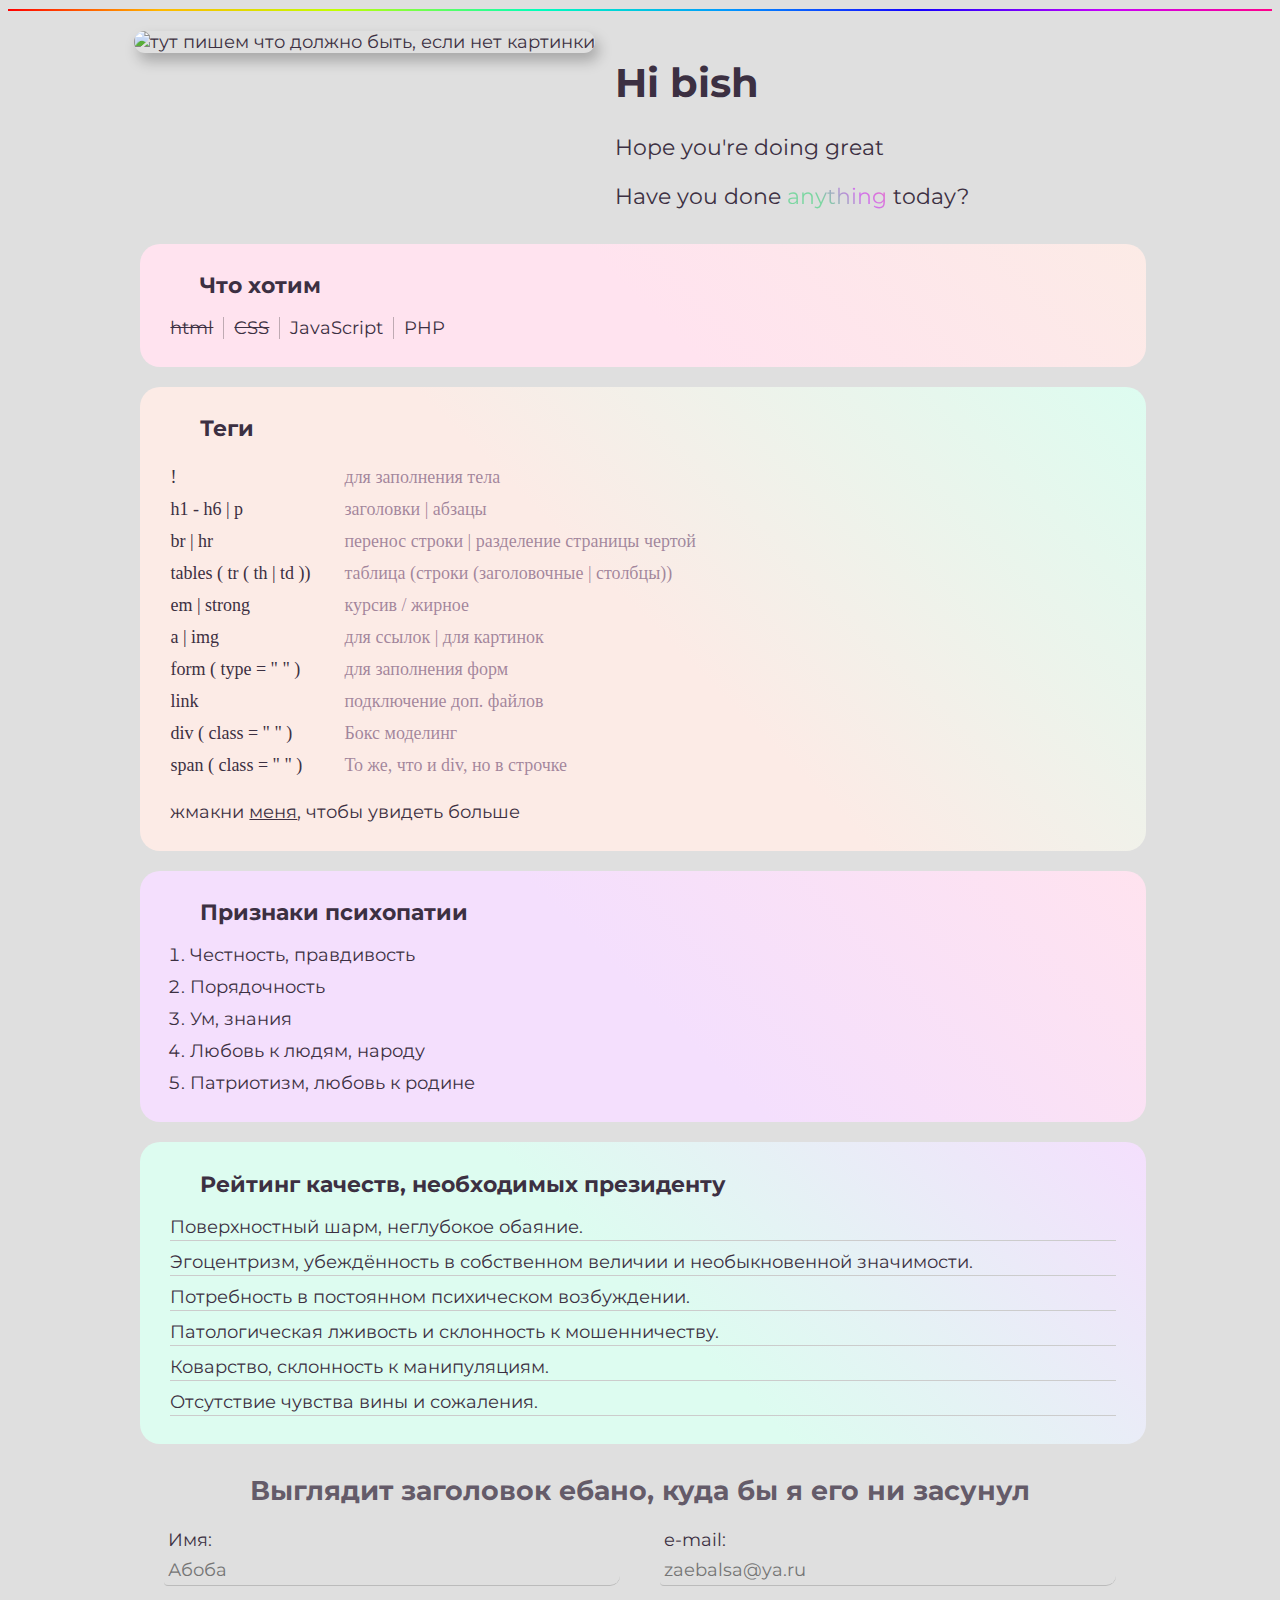
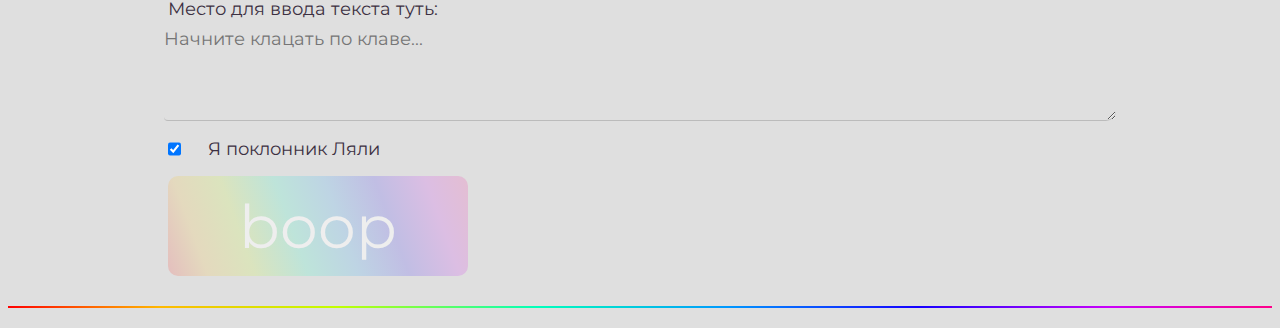
==== index.html @ 89c05c5a "Add files via upload" ====
<!DOCTYPE html>
<html>
    <head>
        <meta charset = "UTF-8" />
        <title> Hi </title>
        <link rel="stylesheet" href="styles.css">
    </head>
    <body>
        <hr class="rainbow" />
        <div class="container">
            <div class="hi inarow">
                <div><img  src="https://damion.club/uploads/posts/2022-11/1668445937_damion-club-p-vsrataya-sobaka-pinterest-2.jpg" alt="тут пишем что должно быть, если нет картинки" id="pfp"></div>
              
                <div>
                    <h1> Hi bish </h1>
                    <p > Hope you're doing great </p>
                    <p > Have you done <span class="ironicHighlight">anything </span>  today? </p>
                   
                </div>
                
                
            </div>         
            
            <div class="card bg-1">
                <h2>Что хотим     </h2>
                
                    <p> <span class="listedInString">html</span><span class="listedInString">CSS</span><span class="listedInString">JavaScript</span><span class="listedInString">PHP</span> </p>
            </div>
       
            
            <div class="card bg-2">
                <h2>Теги</h2>
                
                <table class="table" >
            
                    <!-- <tr>
                        <th>Тег</th>
                        <th>Описание</th>
                    </tr> -->
                    <tr>
                        <td>! </td>
                        <td> для заполнения тела </td>
                    </tr>
                    <tr>
                        <td>h1 - h6 | p </td>
                        <td> заголовки | абзацы</td>
                    </tr>
                    <tr>
                        <td> br | hr </td>
                        <td> перенос строки | разделение страницы чертой</td>
                    </tr>
                    <tr>
                        <td> tables ( tr ( th | td )) </td>
                        <td> таблица (строки (заголовочные | столбцы))</td>
                    </tr>
                    <tr>
                        <td>  em | strong  </td>
                        <td> курсив / жирное</td>
                    </tr>
                    <tr>
                        <td>  a | img  </td>
                        <td> для ссылок | для картинок</td>
                    </tr>
                    <tr>
                        <td>  form ( type = " " )  </td>
                        <td> для заполнения форм</td>
                    </tr>
                    <tr>
                        <td> link </td>
                        <td> подключение доп. файлов</td>
                    </tr>
                    <tr>
                        <td> div ( class = " " ) </td>
                        <td> Бокс моделинг</td>
                    </tr>
                    <tr>
                        <td> span ( class = " " ) </td>
                        <td> То же, что и div, но в строчке</td>
                    </tr>
                    
                    
                
                </table>
                <p>жмакни <a href="https://www.w3schools.com/TAGS/default.asp" target="_blank"> меня</a>, чтобы увидеть больше</p>
            </div>
            
            <div class="card bg-4">
                <h2> Признаки психопатии</h2>
                <ol class="list">
                    <li>Честность, правдивость</li>
                    <li>Порядочность</li>
                    <li>Ум, знания</li>
                    <li>Любовь к людям, народу</li>
                    <li>Патриотизм, любовь к родине</li>
                </ol>
                
            </div>
            
            <div class="card bg-3">
                <h2> Рейтинг качеств, необходимых президенту </h2>
                <ul class="ulist">
                    <li>Поверхностный шарм, неглубокое обаяние.</li>
                    <li>Эгоцентризм, убеждённость в собственном величии и необыкновенной значимости.</li>
                    <li>Потребность в постоянном психическом возбуждении.</li>
                    <li>Патологическая лживость и склонность к мошенничеству.</li>
                    <li>Коварство, cклонность к манипуляциям.</li>
                    <li>Отсутствие чувства вины и сожаления.</li>
                </ul>
            </div>
          
            <div class="forms">
                <h2>Выглядит заголовок ебано, куда бы я его ни засунул</h2>
                <form>

                    <div class="inarow">
                        <div class="fgroup cap">
                            <label for="Имя">Имя:</label>
                            <input type="text" id="Имя" placeholder="Абоба">
                        </div>
                        <div class="fgroup">
                            <label for="123">e-mail:</label>
                            <input type="text" id="123" placeholder="zaebalsa@ya.ru">
                        </div>
                    </div>

                    <div class="fgroup">
                        <label for="tex">Место для ввода текста туть:</label>
                        <textarea  id="tex"  rows="4" placeholder="Начните клацать по клаве..."></textarea>
                    </div> 
                    
                    <div class="inarow">
                        <input type="checkbox" checked>
                        <div class="fgroup">
                            <label for="па">Я поклонник Ляли</label>
                        </div>
                    </div>
                        
                    
                </form>
                
                <div class="buttn">
                    <button id="openLala">boop</button>
                    
                </div>
                
            </div>

            
               
            <dialog class="modalLala " id="LalaDialog">
                <div id="modalLalaBox">
                    <img src="lala.jpg" alt="" >
                </div>
            </dialog>
            
            <script>
                const openBtn = document.querySelector ('#openLala')
                const dialog = document.querySelector ('dialog')
                openBtn.onclick = () => dialog.showModal()

                const myDialog = document.getElementById('LalaDialog');
                myDialog.addEventListener('click', () => myDialog.close());

                const myDiv = document.getElementById('modalLalaBox');
                myDiv.addEventListener('click', (event) => event.stopPropagation());
            </script>
            

        

            
            <p class="watching"> Я слежу за тобой </p>
            

        </div>

        <hr class="rainbow">
    </body>
</html>
---- styles.css ----
@import url('https://fonts.googleapis.com/css2?family=Montserrat:wght@300;500&family=Roboto&display=swap');

body {
    background-color: #dfdfdf;
    color: #3c3042;
    font-size: 18px;
    font-weight: normal; 
    font-family: 'Montserrat', sans-serif;
    
}

/* радужная полоска  */
hr.rainbow{
  height: 2px; 
  outline: none;
  border: none;
  margin-bottom: 20px;
  background: linear-gradient(90deg, rgb(255,0,0) 0%, rgb(255,184,0) 12%, rgb(194,255,0) 26%, rgb(0,255,188) 42%, rgb(0,151,255) 57%, rgb(21,0,255) 72%, rgb(201,0,250) 87%, rgb(255,0,138) 100%);
  
}

/* стили ссылок */
a {
  color: inherit;
  text-decoration: underline;
}

a:hover {
  background: linear-gradient(45deg, #0bb867 33%, #7731b8 66%, #ff01c8);
  -webkit-background-clip: text;
  background-clip: text;
  -webkit-text-fill-color: transparent;
  color: #21be5d;
}

a:visited {
  text-decoration: line-through;
  color: rgba(73, 32, 82, 0.5);
}

/* контейнер */
.container {
    max-width: 80%;
    margin: auto;
}

/* хэдер */
.hi {
  
  margin-bottom: 10px;
  
}

.hi p {
  font-size: 22px;
}

.hi h1 {
  font-size: 40px;
}

.ironicHighlight {
  background: linear-gradient(45deg, rgba(25, 206, 100, 0.5) 33%, rgba(192, 7, 248, 0.5) 66%, rgba(248, 7, 168, 0.5));
  -webkit-background-clip: text;
  background-clip: text;
  -webkit-text-fill-color: transparent;
  color: inherit;
}


.inarow {
  display: flex;
  margin-bottom: 12px;
 }

.inarow > :last-child {
  margin-left: 20px;
  margin-top: auto;
}


#pfp {
    width: 400px;
    border-radius: 20px;
    box-shadow: 4px 8px 14px rgba(0, 0, 0, 0.25);
  }

  

/* задаем цвета */
.bg-1 {
  background: linear-gradient(45deg, #ffe3ef 50%,  #fcebe6) ;
}
.bg-2 {
  background: linear-gradient(45deg, #fcebe6 50%,  #ddfcf0) ;
}
.bg-3 {
  background: linear-gradient(45deg, #ddfcf0 50%,  #f4dffd) ;
}
.bg-4 {
  background: linear-gradient(45deg, #f4dffd 50%, #ffe3ef) ;
}

/* блоки */
.card {
  padding: 10px 20px;
  margin-bottom: 20px;
  margin-left: 6px;
  border-radius: 20px;
}

.card:hover {
  /* width: 105%;
  height: 120%; */
  box-shadow: 5px 5px 10px rgba(0,0, 0, 0.25);
}

 .card h2 {
  margin-bottom: 15px;
  padding-left: 40px;
  font-size: 22px;
 }

 .card p {
  margin-left: 10px;
 }

 /* блок что хотим  */
 .listedInString{
  padding-right: 10px;
  padding-left: 10px;
  border-right: 1px solid rgba(0, 0, 0, 0.25);
 }

 .listedInString:first-child {
  padding-left: 0px;
  text-decoration: line-through;
 }
 .listedInString:nth-child(2) {
  text-decoration: line-through;
 }
 .listedInString:last-child {
  border: none;
 }

 /* блок с таблицей тегов */
 .table {
  max-width: 100%;
  border-collapse: collapse;
  margin-bottom: 24px;
  font-family: 'Times New Roman', Times, serif;
  
 }

 .table td {
padding-top: 10px;
text-align: left;
padding-right: 24px;
padding-left: 10px;
width: fit-content;

 }

/* псевдоселекторы */

 
 .table td:nth-child(2) {
  color: rgba(73, 32, 82, 0.5);
}
/* .table td:nth-child(1) {
  text-align: center;
} */
 
 .table th {
  font-size: 16px;
  text-transform: uppercase;
  letter-spacing: 2px;
  padding-right: 24px;
  padding-bottom: 2px;
  border-bottom: 2px solid rgba(73, 32, 82, 0.2);
  text-align: center;
  
}

/* блок с ненумерованным списком  */
.ulist {
  /* list-style-image: url("psycho.png"); */
  padding: 0 10px;
  list-style: none;
  
  
}
.ulist li {
  margin: 10px 0;
  padding-bottom: 2px;
  border-bottom: 1px solid #ccc;
}

/* блок с нумерованным списком  */
 .list {
  padding: 0 30px;
 }
 .list li {
  margin-bottom: 10px;
  
 }

 /* формы */
 .forms{
margin: 30px;
 }
 .forms h2 {
  
  text-align: center;
  color: rgb(60, 48, 66, 0.75);
 }


 .fgroup label {
  display: block;
  padding: 0 0 0 4px;

 }

 .cap input{
  text-transform: capitalize;
  }
 
 .fgroup input {
  width: 100%;
  box-sizing: border-box;
  border: none;
  background: transparent;
  border-bottom: 1px solid #bbb;
  color: #111;
  padding: 8px 0 4px 4px;
  font-size: 18px;
  
  outline: none;
  font-family: inherit;
  border-radius: 4px;
  border-bottom-right-radius: 10px;
 }
 .fgroup input:hover {
  box-shadow: 4px 4px 4px rgba(1, 1, 1, 0.15);
 }
 .fgroup textarea {
  width: 100%;
  box-sizing: border-box;
  border: none;
  background:  transparent;
  border-bottom: 1px solid #bbb;
  color: #111;
  padding: 8px 0 4px 0px;
  font-size: 18px;
  outline: none;
  font-family: inherit;
  border-radius: 4px;
  border-bottom-right-radius: 10px;

  margin-bottom: 12px;
 }
 .fgroup textarea:hover {
  box-shadow: 4px 4px 4px rgba(1, 1, 1, 0.15);
 }




 .inarow > .fgroup {
  width: 50%;
 }

 .inarow > .fgroup:first-child {
  margin-right: 20px;
 }

 /* кнопка */
 .buttn button {
  width: 300px;
  height: 100px;
  margin: 4px 0 0 4px;
  border: none;
  border-radius: 10px;
  background: linear-gradient(70deg, rgb(255,0,0, 0.15) 0%, rgb(255,184,0,0.15) 12%, rgb(194,255,0, 0.15) 26%, rgb(0,255,188, 0.15) 42%, rgb(0,151,255,0.15) 57%, rgb(21,0,255, 0.15) 72%, rgb(201,0,250, 0.15) 87%, rgb(255,0,138, 0.15) 100%);
  font-size: 60px;
  font-family: inherit;
  color:#eeeeee ;

  cursor: pointer;
}

.buttn button:hover {
  box-shadow: 0 0 8px rgba(1, 1, 1, 0.1);
}
.buttn button:active {
  box-shadow: inset 0px 0px 10px  rgba(1, 1, 1, 0.15);
  
 
}

.watching {
  
  padding: 10px;
  
  position: fixed;
  left: 50%;
  top: 50%;
  transform: translate(-50%, -50%);

  
  font-size: 20px;
  text-transform: uppercase;
  letter-spacing: 20px;
  word-spacing: 20px;
  
  color: transparent;
}

/* модадка */


.modalLala::backdrop {
  background: rgba(0, 0, 0, 0.75);
}

.modalLala {
  width: 700px;
  background-color: transparent;
  

  
  border: none;
  border-radius: 20px;
  padding: 0;
 
  
}

#modalLalaBox {
  padding: 16px;
  background-color: transparent;
}

.modalLala img {
  width: 100%;
  
  border-radius: 20px;
}




 
 /* при небольшом разрешении  */
@media (max-width: 1000px) {
  .hi {
    display: block;
    text-align: center;
  }
  .card p{
    text-align: center;
    padding-left: 0;
  }
  .card h2{
    text-align: center;
    padding-left: 0;
  }
  .ulist {
    text-align: center;
  }
  .list {
    margin-left: 10px;
  }
  .table {
    margin: 0 auto;
  }
}
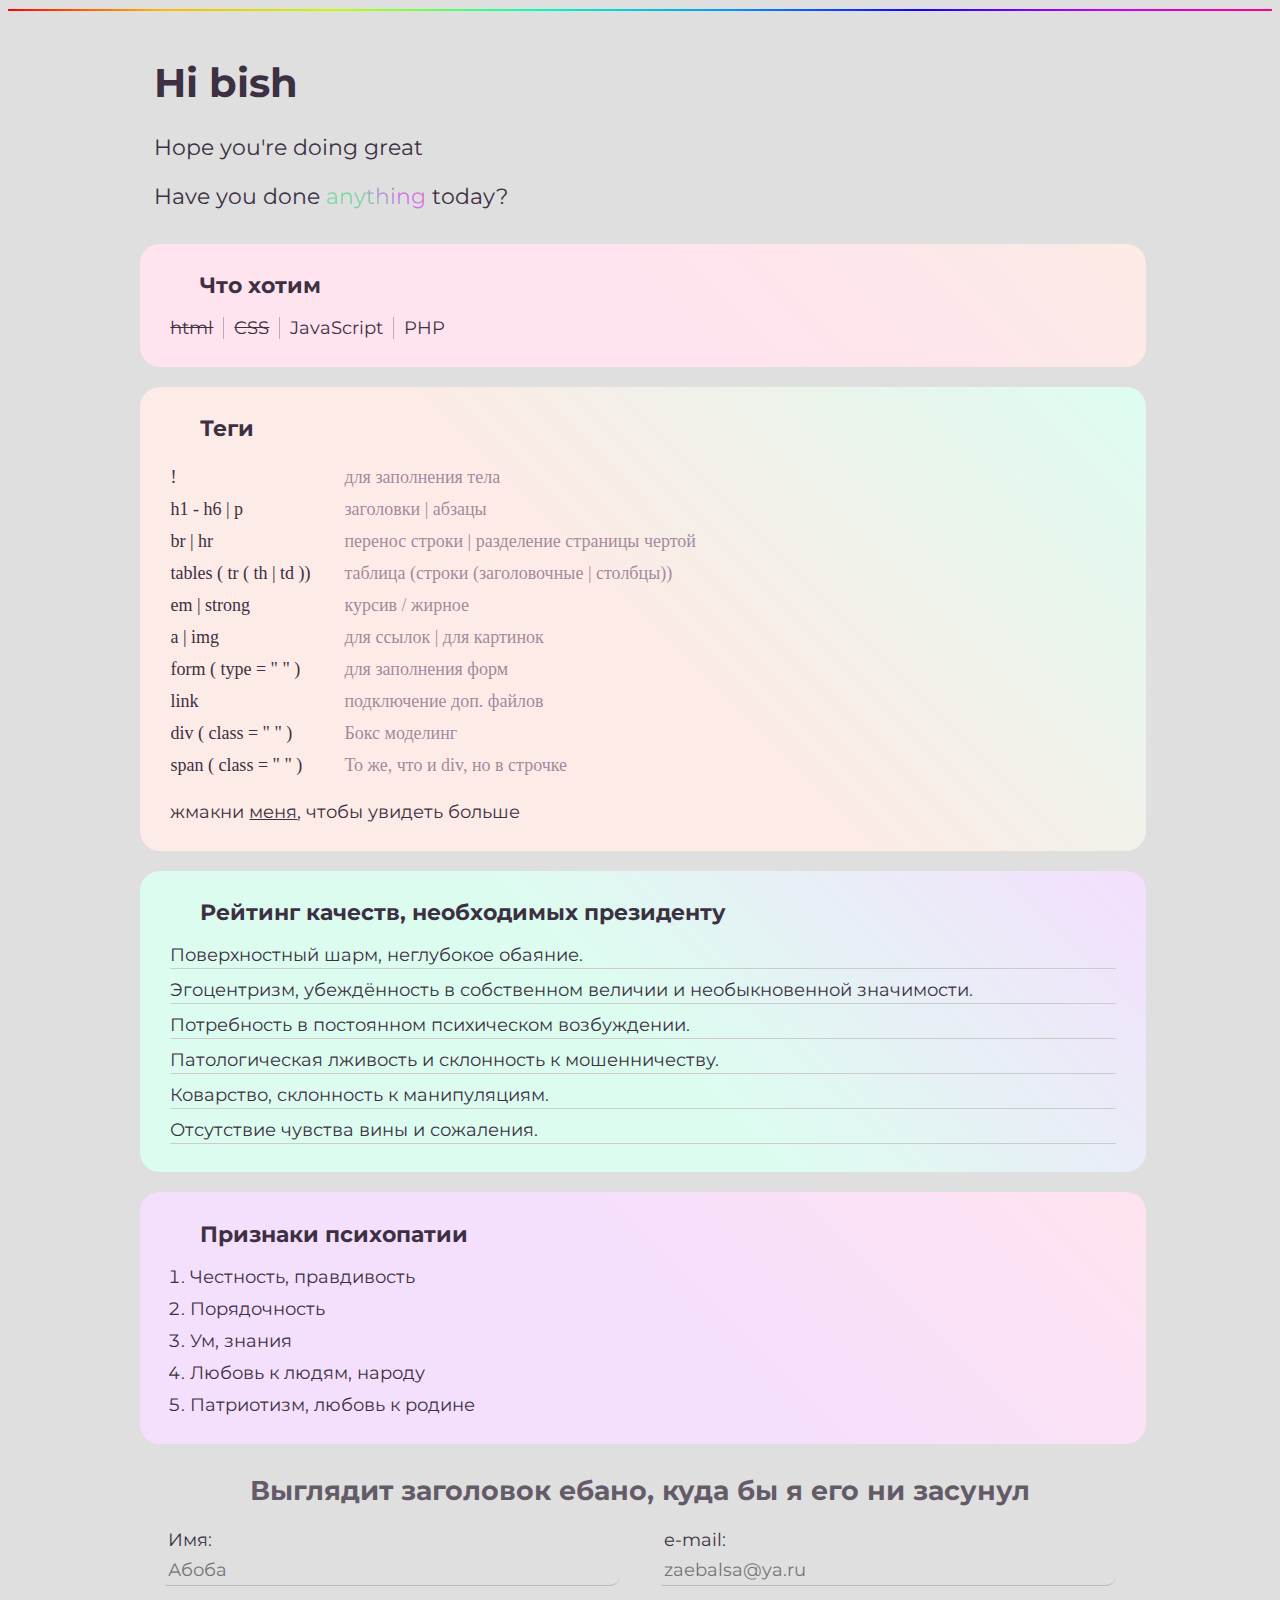
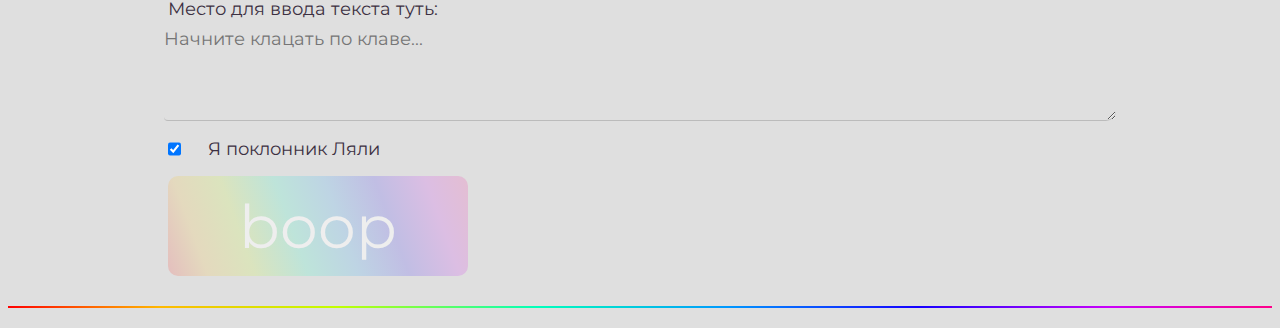
==== commit 1c1dc5fc: "Add files via upload" ====
--- a/index.html
+++ b/index.html
@@ -9,8 +9,10 @@
         <hr class="rainbow" />
         <div class="container">
             <div class="hi inarow">
-                <div><img  src="https://damion.club/uploads/posts/2022-11/1668445937_damion-club-p-vsrataya-sobaka-pinterest-2.jpg" alt="тут пишем что должно быть, если нет картинки" id="pfp"></div>
-              
+                <div>
+                    <!-- <img  src="https://damion.club/uploads/posts/2022-11/1668445937_damion-club-p-vsrataya-sobaka-pinterest-2.jpg" alt="тут пишем что должно быть, если нет картинки" id="pfp"> -->
+                    <img src="css7532.gif" id="pfp" alt="">
+                </div>
                 <div>
                     <h1> Hi bish </h1>
                     <p > Hope you're doing great </p>
@@ -83,7 +85,17 @@
                 </table>
                 <p>жмакни <a href="https://www.w3schools.com/TAGS/default.asp" target="_blank"> меня</a>, чтобы увидеть больше</p>
             </div>
-            
+            <div class="card bg-3">
+                <h2> Рейтинг качеств, необходимых президенту </h2>
+                <ul class="ulist">
+                    <li>Поверхностный шарм, неглубокое обаяние.</li>
+                    <li>Эгоцентризм, убеждённость в собственном величии и необыкновенной значимости.</li>
+                    <li>Потребность в постоянном психическом возбуждении.</li>
+                    <li>Патологическая лживость и склонность к мошенничеству.</li>
+                    <li>Коварство, cклонность к манипуляциям.</li>
+                    <li>Отсутствие чувства вины и сожаления.</li>
+                </ul>
+            </div>
             <div class="card bg-4">
                 <h2> Признаки психопатии</h2>
                 <ol class="list">
@@ -96,17 +108,7 @@
                 
             </div>
             
-            <div class="card bg-3">
-                <h2> Рейтинг качеств, необходимых президенту </h2>
-                <ul class="ulist">
-                    <li>Поверхностный шарм, неглубокое обаяние.</li>
-                    <li>Эгоцентризм, убеждённость в собственном величии и необыкновенной значимости.</li>
-                    <li>Потребность в постоянном психическом возбуждении.</li>
-                    <li>Патологическая лживость и склонность к мошенничеству.</li>
-                    <li>Коварство, cклонность к манипуляциям.</li>
-                    <li>Отсутствие чувства вины и сожаления.</li>
-                </ul>
-            </div>
+           
           
             <div class="forms">
                 <h2>Выглядит заголовок ебано, куда бы я его ни засунул</h2>
--- a/styles.css
+++ b/styles.css
@@ -115,22 +115,22 @@
   box-shadow: 5px 5px 10px rgba(0,0, 0, 0.25);
 }
 
- .card h2 {
+.card h2 {
   margin-bottom: 15px;
   padding-left: 40px;
   font-size: 22px;
- }
-
- .card p {
+}
+
+.card p {
   margin-left: 10px;
- }
-
- /* блок что хотим  */
- .listedInString{
+}
+
+/* блок что хотим  */
+.listedInString{
   padding-right: 10px;
   padding-left: 10px;
   border-right: 1px solid rgba(0, 0, 0, 0.25);
- }
+}
 
  .listedInString:first-child {
   padding-left: 0px;
@@ -153,11 +153,11 @@
  }
 
  .table td {
-padding-top: 10px;
-text-align: left;
-padding-right: 24px;
-padding-left: 10px;
-width: fit-content;
+  padding-top: 10px;
+  text-align: left;
+  padding-right: 24px;
+  padding-left: 10px;
+  width: fit-content;
 
  }
 
@@ -354,6 +354,9 @@
  
  /* при небольшом разрешении  */
 @media (max-width: 1000px) {
+  body {
+    font-size: 2.5vh;
+  }
   .hi {
     display: block;
     text-align: center;
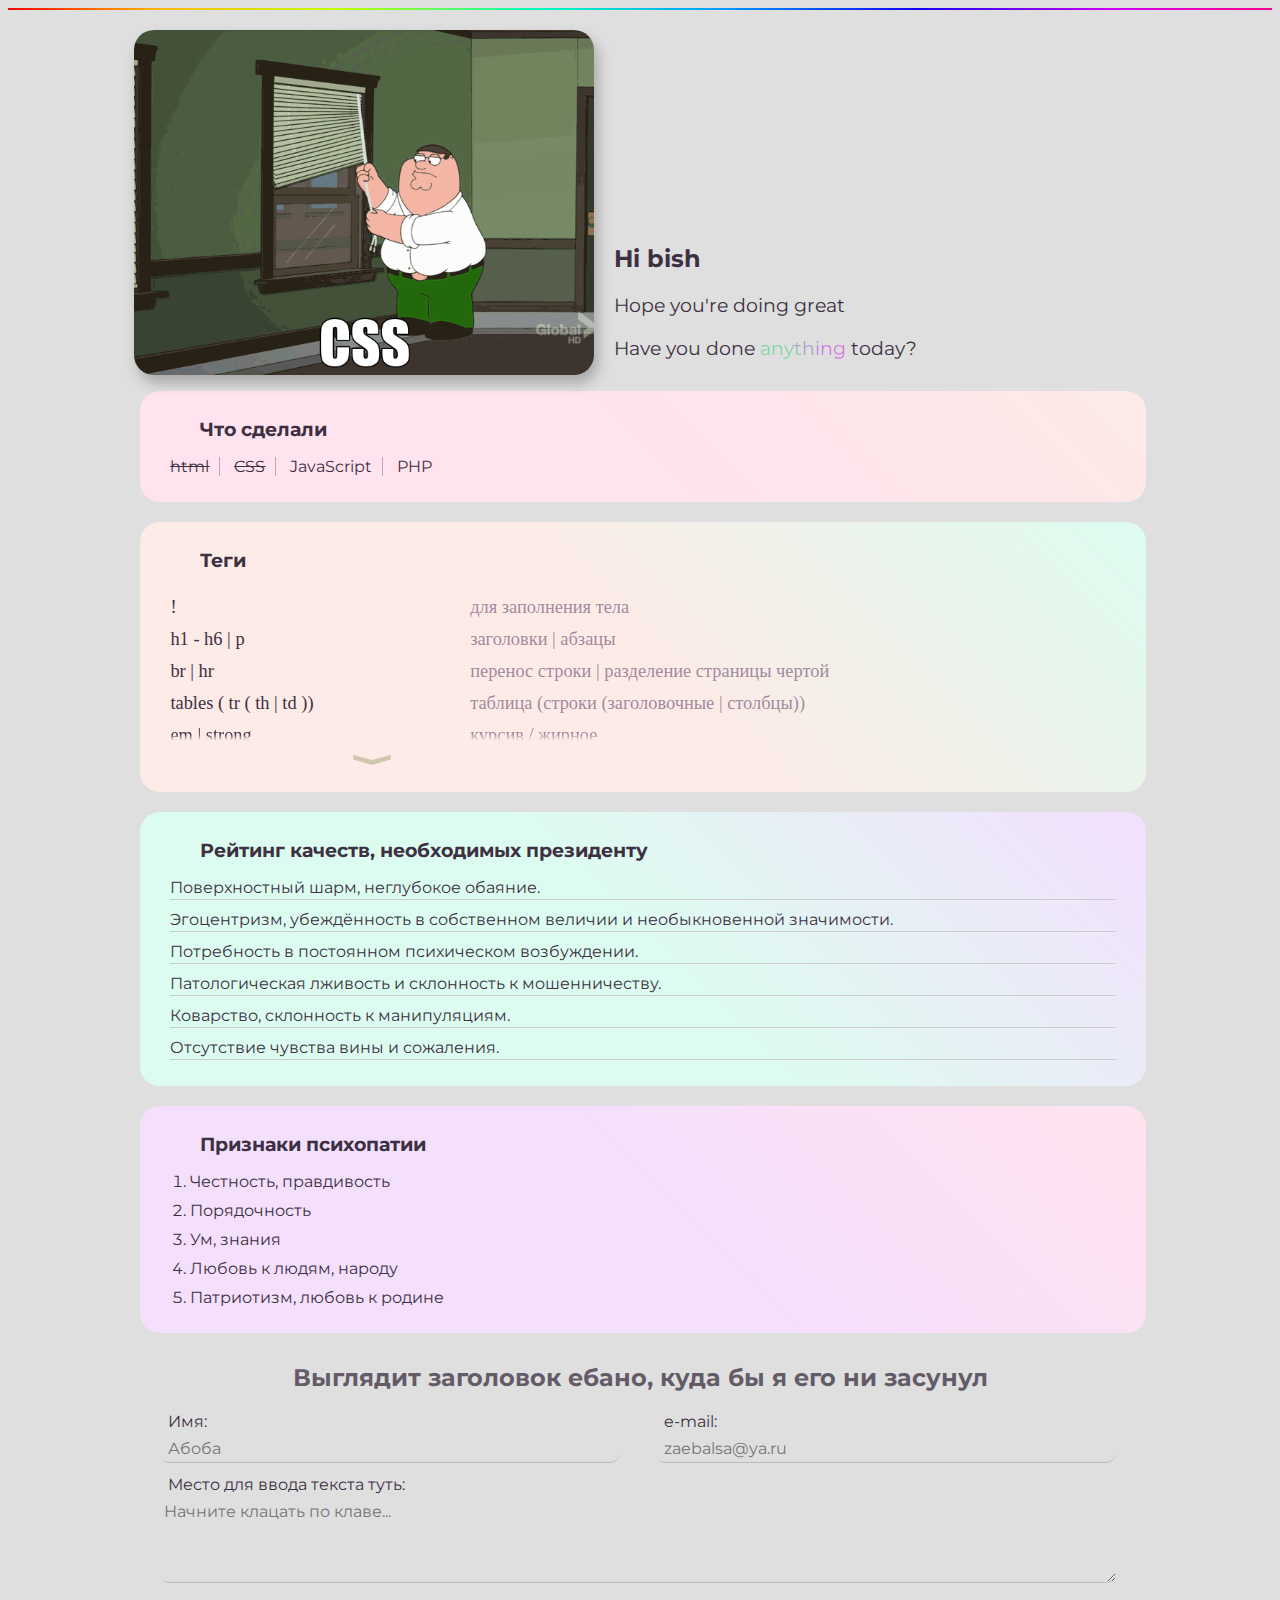
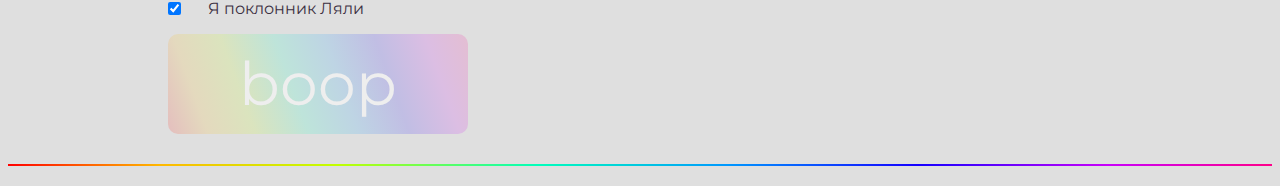
==== commit 5775ccae: "Add files via upload" ====
--- a/index.html
+++ b/index.html
@@ -10,7 +10,8 @@
         <div class="container">
             <div class="hi inarow">
                 <div>
-                    <!-- <img  src="https://damion.club/uploads/posts/2022-11/1668445937_damion-club-p-vsrataya-sobaka-pinterest-2.jpg" alt="тут пишем что должно быть, если нет картинки" id="pfp"> -->
+                    <!-- <img  src="https://damion.club/uploads/posts/2022-11/1668445937_damion-club-p-vsrataya-sobaka-pinterest-2.jpg" 
+                        alt="тут пишем что должно быть, если нет картинки" id="pfp"> -->
                     <img src="css7532.gif" id="pfp" alt="">
                 </div>
                 <div>
@@ -24,66 +25,75 @@
             </div>         
             
             <div class="card bg-1">
-                <h2>Что хотим     </h2>
+                <h2>Что сделали    </h2>
                 
-                    <p> <span class="listedInString">html</span><span class="listedInString">CSS</span><span class="listedInString">JavaScript</span><span class="listedInString">PHP</span> </p>
+                    <p> <span class="listedInString"><a href="html_only.html" target="_blank">html</a></span>
+                        <span class="listedInString"><a href="htmlAndCss.html" target="_blank">CSS</a></span>
+                        <span class="listedInString">JavaScript</span>
+                        <span class="listedInString">PHP</span> 
+                    </p>
             </div>
        
             
-            <div class="card bg-2">
+            <div id="drop" class="card bg-2">
                 <h2>Теги</h2>
                 
-                <table class="table" >
-            
-                    <!-- <tr>
-                        <th>Тег</th>
-                        <th>Описание</th>
-                    </tr> -->
-                    <tr>
-                        <td>! </td>
-                        <td> для заполнения тела </td>
-                    </tr>
-                    <tr>
-                        <td>h1 - h6 | p </td>
-                        <td> заголовки | абзацы</td>
-                    </tr>
-                    <tr>
-                        <td> br | hr </td>
-                        <td> перенос строки | разделение страницы чертой</td>
-                    </tr>
-                    <tr>
-                        <td> tables ( tr ( th | td )) </td>
-                        <td> таблица (строки (заголовочные | столбцы))</td>
-                    </tr>
-                    <tr>
-                        <td>  em | strong  </td>
-                        <td> курсив / жирное</td>
-                    </tr>
-                    <tr>
-                        <td>  a | img  </td>
-                        <td> для ссылок | для картинок</td>
-                    </tr>
-                    <tr>
-                        <td>  form ( type = " " )  </td>
-                        <td> для заполнения форм</td>
-                    </tr>
-                    <tr>
-                        <td> link </td>
-                        <td> подключение доп. файлов</td>
-                    </tr>
-                    <tr>
-                        <td> div ( class = " " ) </td>
-                        <td> Бокс моделинг</td>
-                    </tr>
-                    <tr>
-                        <td> span ( class = " " ) </td>
-                        <td> То же, что и div, но в строчке</td>
-                    </tr>
+                
+                <div class="drop-down-both">
+                    <table class="table" >
+                        <!-- <tr>
+                            <th>Тег</th>
+                            <th>Описание</th>
+                        </tr> -->
+                        <tr>
+                            <td>! </td>
+                            <td> для заполнения тела </td>
+                        </tr>
+                        <tr>
+                            <td>h1 - h6 | p </td>
+                            <td> заголовки | абзацы</td>
+                        </tr>
+                        <tr>
+                            <td> br | hr </td>
+                            <td> перенос строки | разделение страницы чертой</td>
+                        </tr>
+                        <tr>
+                            <td> tables ( tr ( th | td )) </td>
+                            <td> таблица (строки (заголовочные | столбцы))</td>
+                        </tr>
+                        <tr >
+                            <td id="half-transp-1" class="half-transp-1">  em | strong  </td>
+                            <td id="half-transp-2" class="half-transp-2"> курсив / жирное</td>
+                        </tr>
+                        <tr>
+                            <td>  a | img  </td>
+                            <td> для ссылок | для картинок</td>
+                        </tr>
+                        <tr>
+                            <td>  form ( type = " " )  </td>
+                            <td> для заполнения форм</td>
+                        </tr>
+                        <tr>
+                            <td> link </td>
+                            <td> подключение доп. файлов</td>
+                        </tr>
+                        <tr>
+                            <td> div ( class = " " ) </td>
+                            <td> Бокс моделинг</td>
+                        </tr>
+                        <tr>
+                            <td> span ( class = " " ) </td>
+                            <td> То же, что и div, но в строчке</td>
+                        </tr>
+                    </table>
                     
                     
+                    <div class="drop-down">
+                        <p  class="drop-down-arrow">⟩ </p>
+                    </div>
+                </div>
+                 
                 
-                </table>
-                <p>жмакни <a href="https://www.w3schools.com/TAGS/default.asp" target="_blank"> меня</a>, чтобы увидеть больше</p>
             </div>
             <div class="card bg-3">
                 <h2> Рейтинг качеств, необходимых президенту </h2>
@@ -155,27 +165,18 @@
                 </div>
             </dialog>
             
-            <script>
-                const openBtn = document.querySelector ('#openLala')
-                const dialog = document.querySelector ('dialog')
-                openBtn.onclick = () => dialog.showModal()
-
-                const myDialog = document.getElementById('LalaDialog');
-                myDialog.addEventListener('click', () => myDialog.close());
-
-                const myDiv = document.getElementById('modalLalaBox');
-                myDiv.addEventListener('click', (event) => event.stopPropagation());
-            </script>
+          
             
 
         
 
             
-            <p class="watching"> Я слежу за тобой </p>
+            
             
 
         </div>
 
         <hr class="rainbow">
+        <script src="app.js"></script>
     </body>
 </html>--- a/styles.css
+++ b/styles.css
@@ -3,7 +3,7 @@
 body {
     background-color: #dfdfdf;
     color: #3c3042;
-    font-size: 18px;
+    font-size: 1rem;
     font-weight: normal; 
     font-family: 'Montserrat', sans-serif;
     
@@ -22,7 +22,7 @@
 /* стили ссылок */
 a {
   color: inherit;
-  text-decoration: underline;
+  text-decoration: line-through;
 }
 
 a:hover {
@@ -52,11 +52,11 @@
 }
 
 .hi p {
-  font-size: 22px;
+  font-size: 1.2rem;
 }
 
 .hi h1 {
-  font-size: 40px;
+  font-size: 1.5rem;
 }
 
 .ironicHighlight {
@@ -70,6 +70,7 @@
 
 .inarow {
   display: flex;
+  /* justify-content: center; */
   margin-bottom: 12px;
  }
 
@@ -80,7 +81,7 @@
 
 
 #pfp {
-    width: 400px;
+    width: 460px;
     border-radius: 20px;
     box-shadow: 4px 8px 14px rgba(0, 0, 0, 0.25);
   }
@@ -107,6 +108,7 @@
   margin-bottom: 20px;
   margin-left: 6px;
   border-radius: 20px;
+  transition: box-shadow 0.2s ease-in;
 }
 
 .card:hover {
@@ -118,7 +120,7 @@
 .card h2 {
   margin-bottom: 15px;
   padding-left: 40px;
-  font-size: 22px;
+  font-size: 1.2rem;
 }
 
 .card p {
@@ -144,11 +146,14 @@
  }
 
  /* блок с таблицей тегов */
+
+
  .table {
   max-width: 100%;
   border-collapse: collapse;
-  margin-bottom: 24px;
+  
   font-family: 'Times New Roman', Times, serif;
+  font-size: 1.15rem;
   
  }
 
@@ -158,7 +163,7 @@
   padding-right: 24px;
   padding-left: 10px;
   width: fit-content;
-
+  
  }
 
 /* псевдоселекторы */
@@ -167,20 +172,66 @@
  .table td:nth-child(2) {
   color: rgba(73, 32, 82, 0.5);
 }
-/* .table td:nth-child(1) {
-  text-align: center;
-} */
- 
- .table th {
-  font-size: 16px;
-  text-transform: uppercase;
-  letter-spacing: 2px;
-  padding-right: 24px;
-  padding-bottom: 2px;
-  border-bottom: 2px solid rgba(73, 32, 82, 0.2);
-  text-align: center;
-  
-}
+
+#drop {
+  height: 250px;
+  transition: height 0.3s cubic-bezier(0.33, 1, 0.68, 1);
+  overflow: hidden;
+}
+
+.table tr:nth-child(n+6) {
+  display: none;
+}
+
+.half-transp-1 {
+  background: linear-gradient(180deg, #3c3042 60%, transparent 80%, transparent );
+  -webkit-background-clip: text;
+  background-clip: text;
+  -webkit-text-fill-color: transparent;
+  color: #21be5d;
+  
+  
+}
+.half-transp-2 {
+  background: linear-gradient(180deg, rgba(73, 32, 82, 0.5) 60%, transparent 80%, transparent );
+  -webkit-background-clip: text;
+  background-clip: text;
+  -webkit-text-fill-color: transparent;
+  color: #21be5d;
+  
+}
+
+/* Хочу чтобы стрелка была по центру, чекну потом может чо лучше выйдет */
+
+
+
+
+.drop-down-both {
+  display: flex;
+  flex-direction: column;
+    
+  
+  
+}
+
+.drop-down {
+  margin-right: 55%;
+  transition: transform 0.2s cubic-bezier(0.33, 1, 0.68, 1);
+  height: 1rem;
+  transform: rotate(0deg);
+  align-self: center;
+  cursor: pointer;
+  padding: 10px;
+  
+}
+
+.drop-down-arrow {
+  writing-mode: vertical-lr;
+  transform: scale(2.5, 2);
+  color: rgba(192, 185, 155, 0.733);
+  font-weight: bold;
+}
+
 
 /* блок с ненумерованным списком  */
 .ulist {
@@ -234,16 +285,22 @@
   border-bottom: 1px solid #bbb;
   color: #111;
   padding: 8px 0 4px 4px;
-  font-size: 18px;
+  font-size: 1rem;
   
   outline: none;
   font-family: inherit;
   border-radius: 4px;
   border-bottom-right-radius: 10px;
+
+  transition: box-shadow 0.2s ease-in;
  }
  .fgroup input:hover {
   box-shadow: 4px 4px 4px rgba(1, 1, 1, 0.15);
  }
+ .fgroup input:focus {
+  background-color: rgba(255, 255, 255, 0.15);
+  border-bottom: 1px solid grey;
+}
  .fgroup textarea {
   width: 100%;
   box-sizing: border-box;
@@ -252,16 +309,22 @@
   border-bottom: 1px solid #bbb;
   color: #111;
   padding: 8px 0 4px 0px;
-  font-size: 18px;
+  font-size: 1rem;
   outline: none;
   font-family: inherit;
   border-radius: 4px;
   border-bottom-right-radius: 10px;
 
   margin-bottom: 12px;
+  transition: box-shadow 0.2s ease-in;
  }
  .fgroup textarea:hover {
   box-shadow: 4px 4px 4px rgba(1, 1, 1, 0.15);
+ }
+ .fgroup textarea:focus {
+  background-color: rgba(255, 255, 255, 0.15);
+  border-bottom: 1px solid grey;
+  
  }
 
 
@@ -286,12 +349,14 @@
   font-size: 60px;
   font-family: inherit;
   color:#eeeeee ;
-
+  transition: box-shadow 0.2s ease-in;
   cursor: pointer;
 }
 
 .buttn button:hover {
   box-shadow: 0 0 8px rgba(1, 1, 1, 0.1);
+  
+
 }
 .buttn button:active {
   box-shadow: inset 0px 0px 10px  rgba(1, 1, 1, 0.15);
@@ -299,23 +364,6 @@
  
 }
 
-.watching {
-  
-  padding: 10px;
-  
-  position: fixed;
-  left: 50%;
-  top: 50%;
-  transform: translate(-50%, -50%);
-
-  
-  font-size: 20px;
-  text-transform: uppercase;
-  letter-spacing: 20px;
-  word-spacing: 20px;
-  
-  color: transparent;
-}
 
 /* модадка */
 
@@ -369,6 +417,9 @@
     text-align: center;
     padding-left: 0;
   }
+  .drop-down {
+    margin-right: 0%;
+  }
   .ulist {
     text-align: center;
   }
@@ -378,6 +429,15 @@
   .table {
     margin: 0 auto;
   }
+  .inarow {
+    display: block;
+    /* justify-content: center; */
+    margin-bottom: 12px;
+   }
+   .inarow > .fgroup {
+    width: auto;
+    margin: auto;
+   }
 }
 
 
